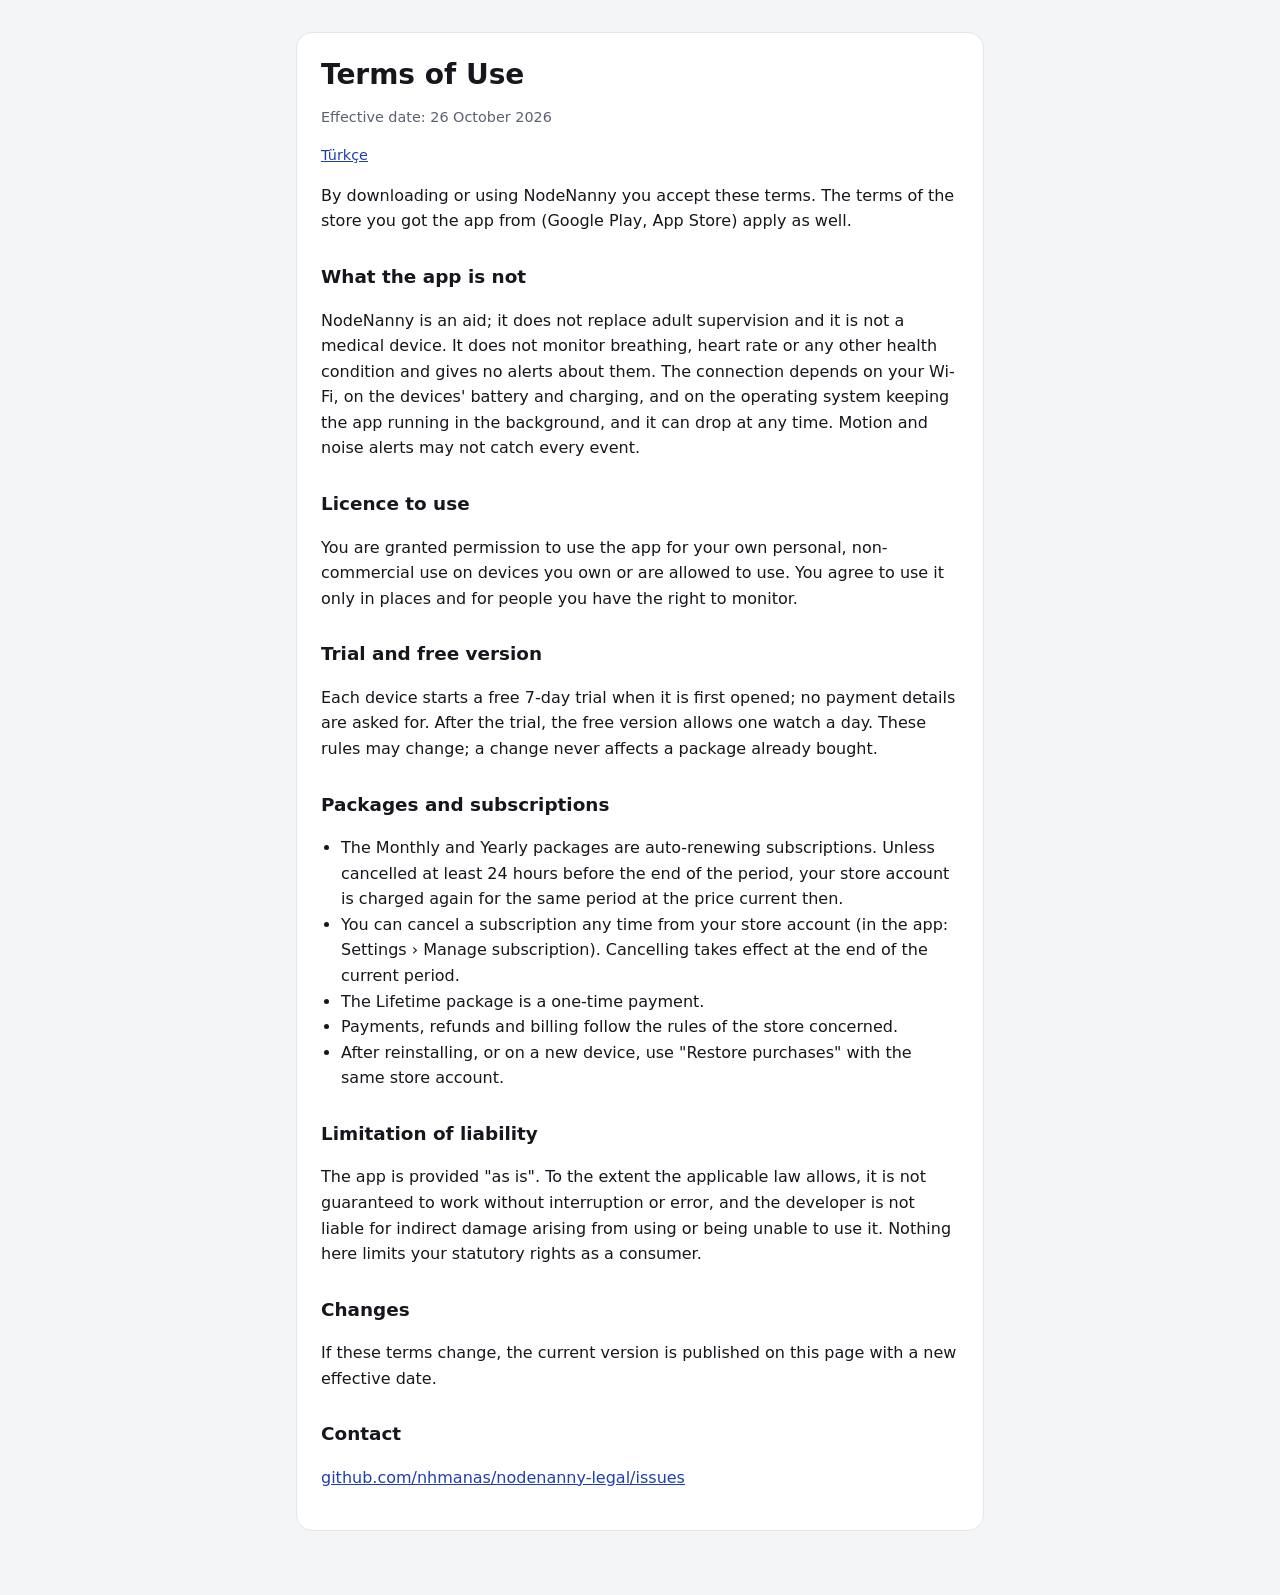
==== en/terms.html @ ea6f0cdb "Add privacy policy and terms of use (TR, EN) Co-Authored-By: Claude Opus 5.5 <noreply@anthropic.com>" ====
<!doctype html>
<html lang="en">
<head>
<meta charset="utf-8">
<meta name="viewport" content="width=device-width, initial-scale=1">
<title>Terms of Use · NodeNanny</title>
<link rel="stylesheet" href="../style.css">
</head>
<body>
<main>
<article>
<h1>Terms of Use</h1>
<p class="meta">Effective date: 26 October 2026</p>
<p class="lang"><a href="../tr/terms.html">Türkçe</a></p>

<p>By downloading or using NodeNanny you accept these terms. The terms of the store you got the app from (Google Play, App Store) apply as well.</p>

<h2>What the app is not</h2>
<p>NodeNanny is an aid; it does not replace adult supervision and it is not a medical device. It does not monitor breathing, heart rate or any other health condition and gives no alerts about them. The connection depends on your Wi-Fi, on the devices' battery and charging, and on the operating system keeping the app running in the background, and it can drop at any time. Motion and noise alerts may not catch every event.</p>

<h2>Licence to use</h2>
<p>You are granted permission to use the app for your own personal, non-commercial use on devices you own or are allowed to use. You agree to use it only in places and for people you have the right to monitor.</p>

<h2>Trial and free version</h2>
<p>Each device starts a free 7-day trial when it is first opened; no payment details are asked for. After the trial, the free version allows one watch a day. These rules may change; a change never affects a package already bought.</p>

<h2>Packages and subscriptions</h2>
<ul>
<li>The Monthly and Yearly packages are auto-renewing subscriptions. Unless cancelled at least 24 hours before the end of the period, your store account is charged again for the same period at the price current then.</li>
<li>You can cancel a subscription any time from your store account (in the app: Settings › Manage subscription). Cancelling takes effect at the end of the current period.</li>
<li>The Lifetime package is a one-time payment.</li>
<li>Payments, refunds and billing follow the rules of the store concerned.</li>
<li>After reinstalling, or on a new device, use "Restore purchases" with the same store account.</li>
</ul>

<h2>Limitation of liability</h2>
<p>The app is provided "as is". To the extent the applicable law allows, it is not guaranteed to work without interruption or error, and the developer is not liable for indirect damage arising from using or being unable to use it. Nothing here limits your statutory rights as a consumer.</p>

<h2>Changes</h2>
<p>If these terms change, the current version is published on this page with a new effective date.</p>

<h2>Contact</h2>
<p><a href="https://github.com/nhmanas/nodenanny-legal/issues">github.com/nhmanas/nodenanny-legal/issues</a></p>
</article>
</main>
</body>
</html>
---- style.css ----
:root {
  --bg: #f4f5f7;
  --card: #ffffff;
  --border: #e3e5ea;
  --text: #15171c;
  --muted: #5b6170;
  --link: #1e40af;
  color-scheme: light dark;
}
@media (prefers-color-scheme: dark) {
  :root {
    --bg: #0b0c10;
    --card: #171a22;
    --border: #20232c;
    --text: #eef0f4;
    --muted: #a3a9b6;
    --link: #8ab4ff;
  }
}
* { box-sizing: border-box; }
body {
  margin: 0;
  background: var(--bg);
  color: var(--text);
  font: 16px/1.6 system-ui, -apple-system, "Segoe UI", Roboto, sans-serif;
}
main {
  max-width: 720px;
  margin: 0 auto;
  padding: 32px 16px 64px;
}
article {
  background: var(--card);
  border: 1px solid var(--border);
  border-radius: 16px;
  padding: 24px;
}
h1 { font-size: 1.75rem; line-height: 1.25; margin: 0 0 4px; }
h2 { font-size: 1.15rem; margin: 28px 0 8px; }
p, li { color: var(--text); }
.meta, .lang { color: var(--muted); font-size: 0.9rem; }
.lang { margin: 0 0 16px; }
a { color: var(--link); }
ul { padding-left: 1.25rem; }
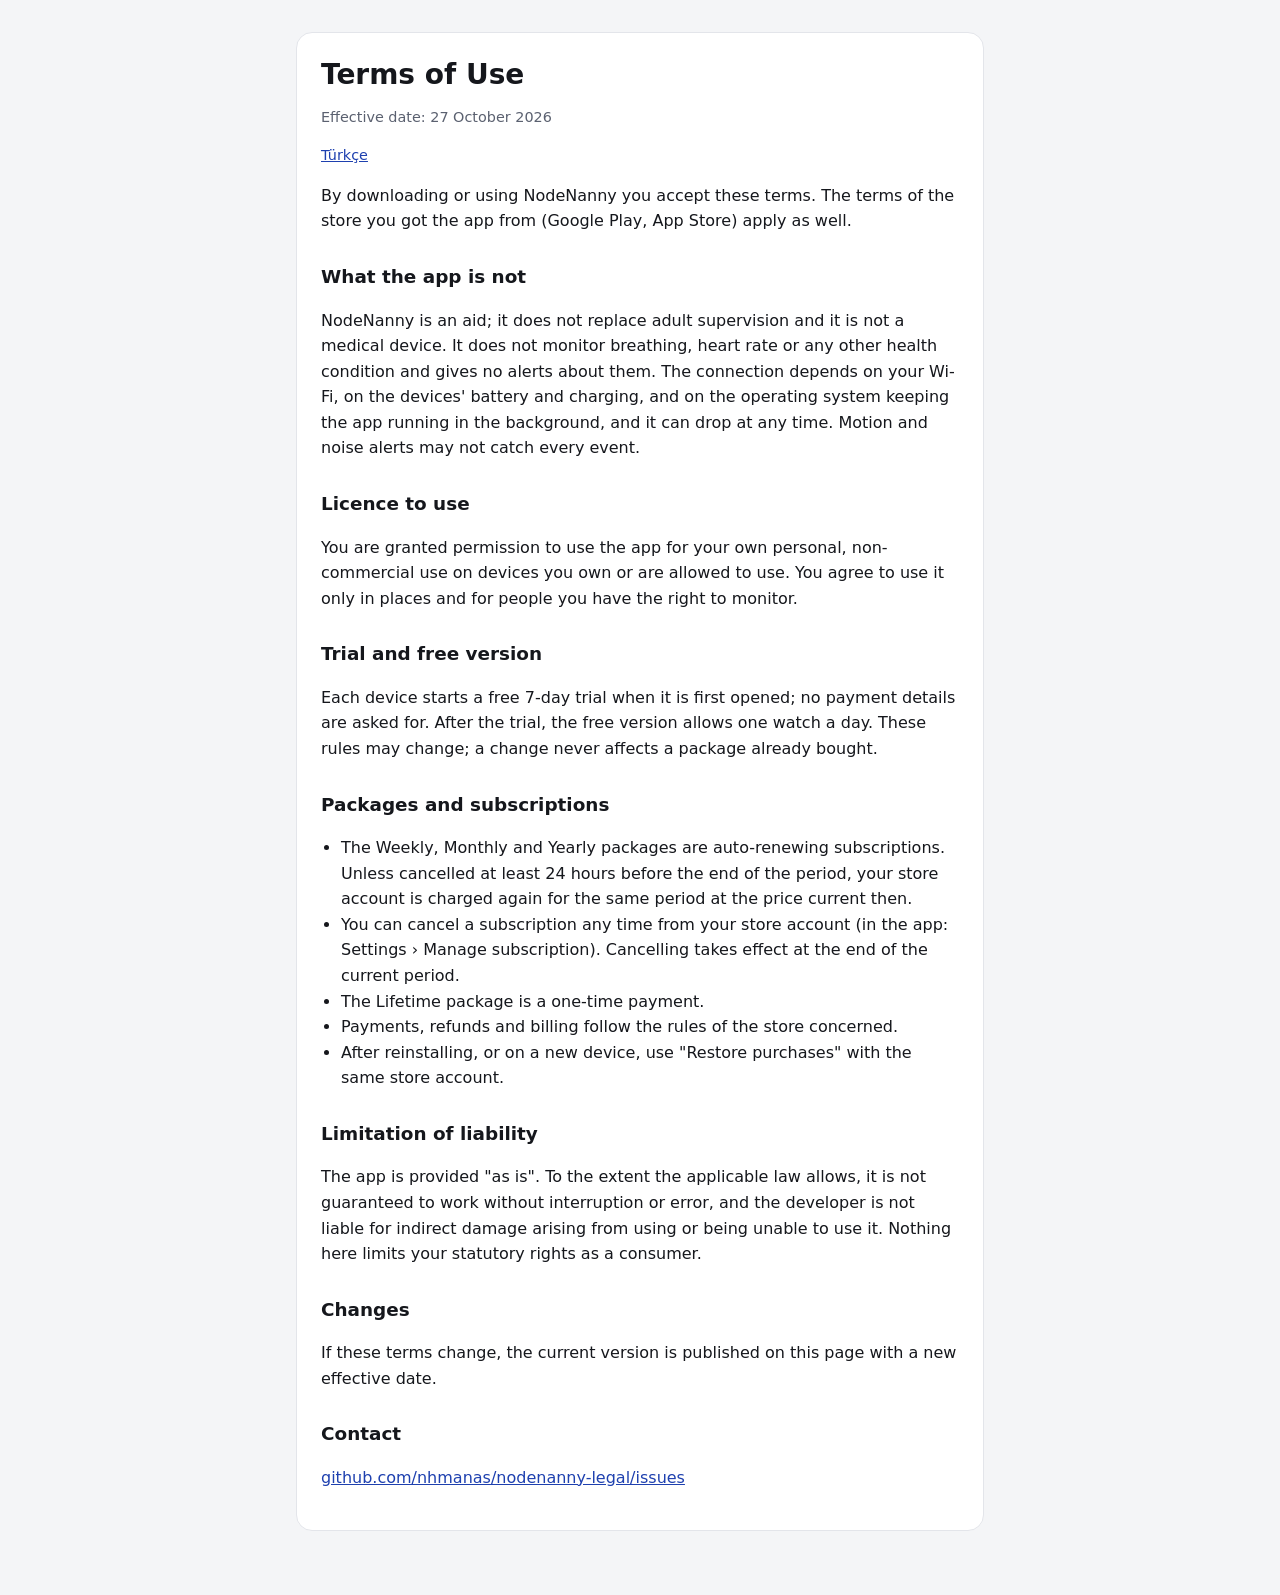
==== commit 48d9a371: "Terms: add the weekly package Co-Authored-By: Claude Opus 5.5 <noreply@anthropic.com>" ====
--- a/en/terms.html
+++ b/en/terms.html
@@ -10,7 +10,7 @@
 <main>
 <article>
 <h1>Terms of Use</h1>
-<p class="meta">Effective date: 26 October 2026</p>
+<p class="meta">Effective date: 27 October 2026</p>
 <p class="lang"><a href="../tr/terms.html">Türkçe</a></p>
 
 <p>By downloading or using NodeNanny you accept these terms. The terms of the store you got the app from (Google Play, App Store) apply as well.</p>
@@ -26,7 +26,7 @@
 
 <h2>Packages and subscriptions</h2>
 <ul>
-<li>The Monthly and Yearly packages are auto-renewing subscriptions. Unless cancelled at least 24 hours before the end of the period, your store account is charged again for the same period at the price current then.</li>
+<li>The Weekly, Monthly and Yearly packages are auto-renewing subscriptions. Unless cancelled at least 24 hours before the end of the period, your store account is charged again for the same period at the price current then.</li>
 <li>You can cancel a subscription any time from your store account (in the app: Settings › Manage subscription). Cancelling takes effect at the end of the current period.</li>
 <li>The Lifetime package is a one-time payment.</li>
 <li>Payments, refunds and billing follow the rules of the store concerned.</li>
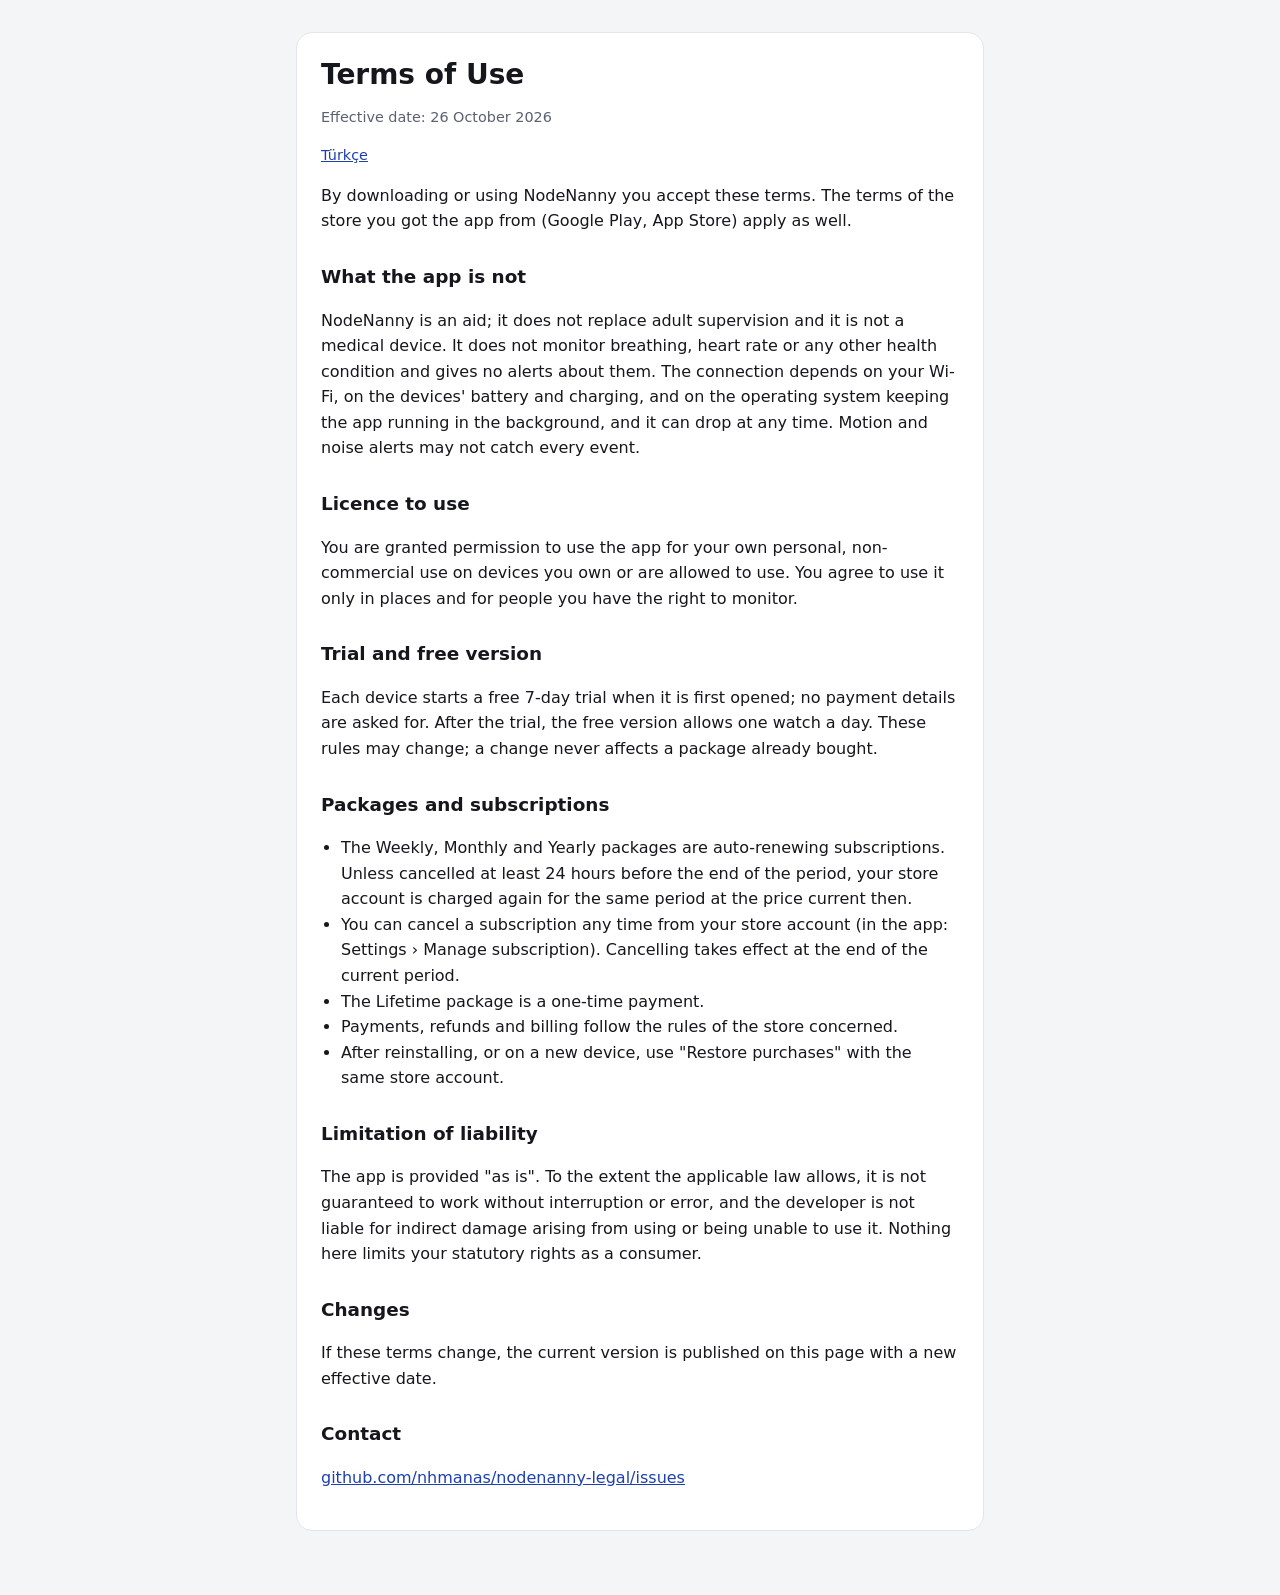
==== commit 0c1b2ea3: "Terms: keep today's effective date Co-Authored-By: Claude Opus 5.5 <noreply@anthropic.com>" ====
--- a/en/terms.html
+++ b/en/terms.html
@@ -10,7 +10,7 @@
 <main>
 <article>
 <h1>Terms of Use</h1>
-<p class="meta">Effective date: 27 October 2026</p>
+<p class="meta">Effective date: 26 October 2026</p>
 <p class="lang"><a href="../tr/terms.html">Türkçe</a></p>
 
 <p>By downloading or using NodeNanny you accept these terms. The terms of the store you got the app from (Google Play, App Store) apply as well.</p>
